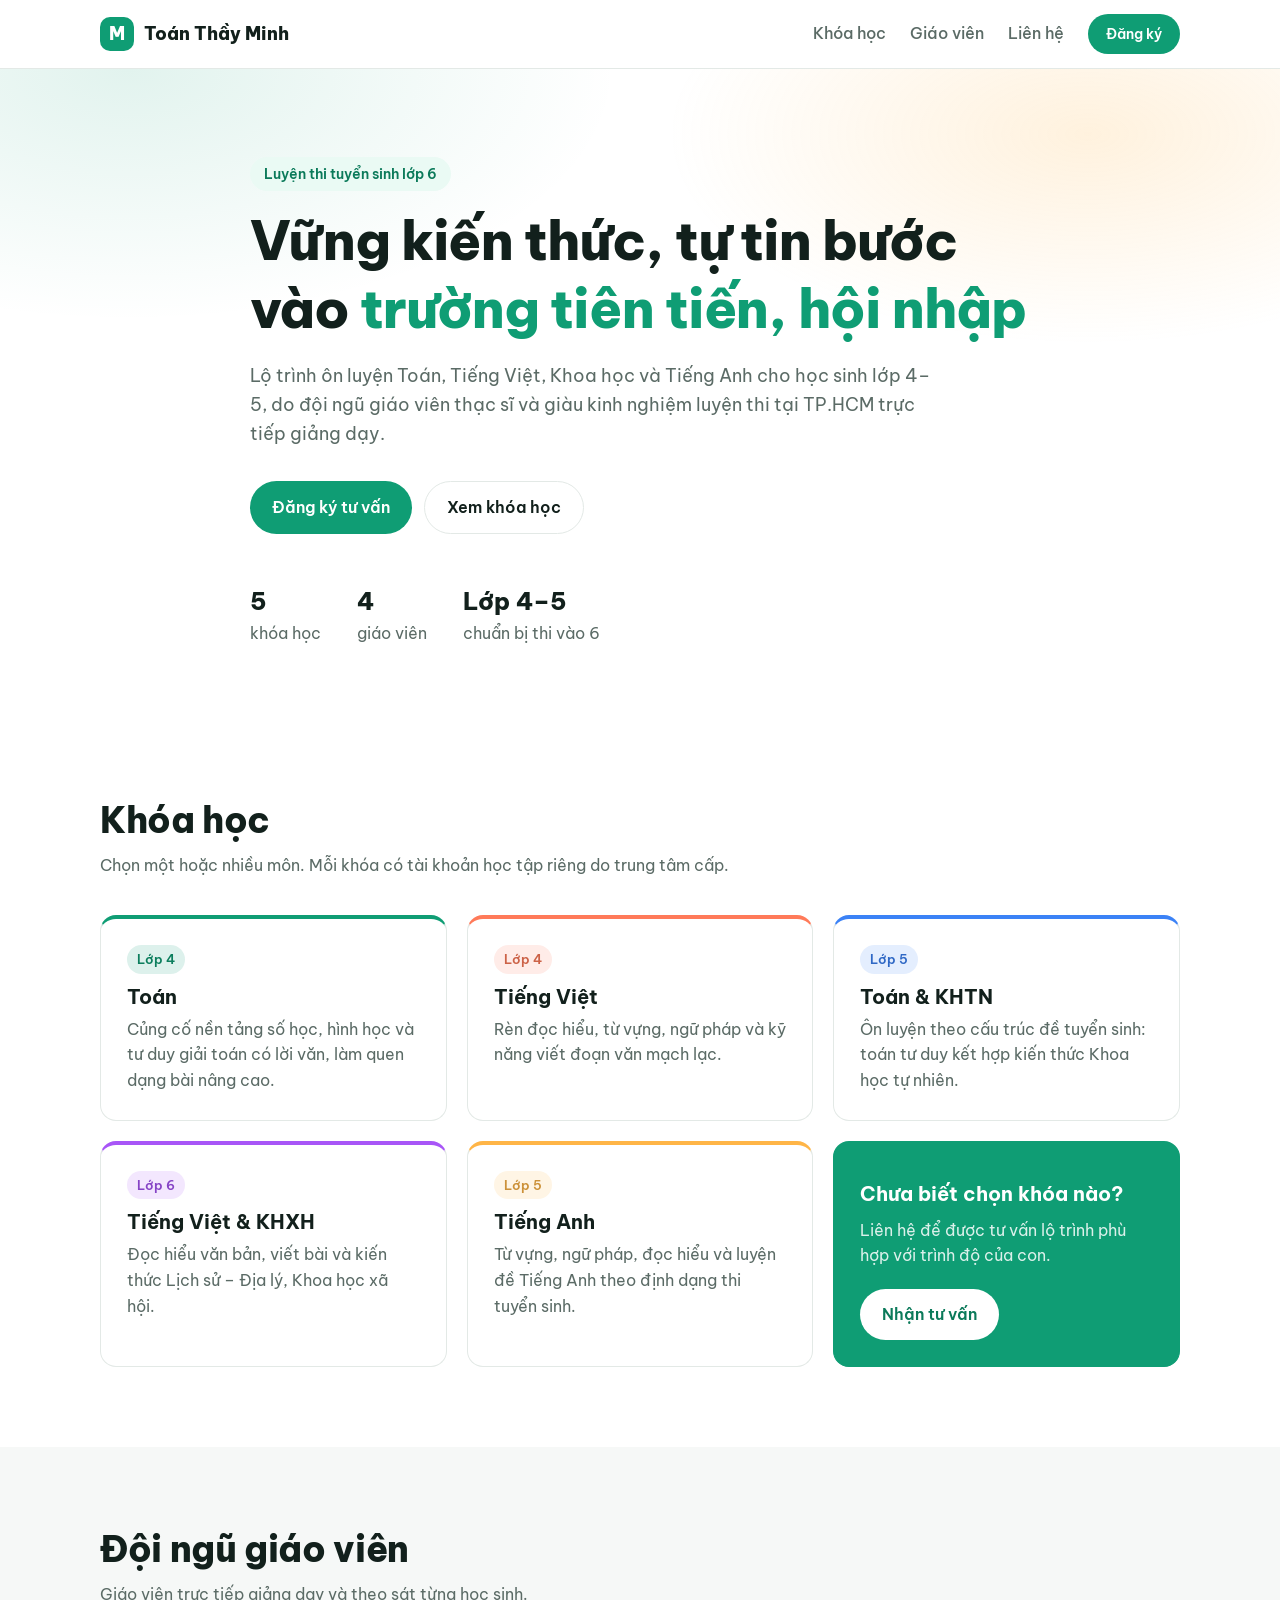
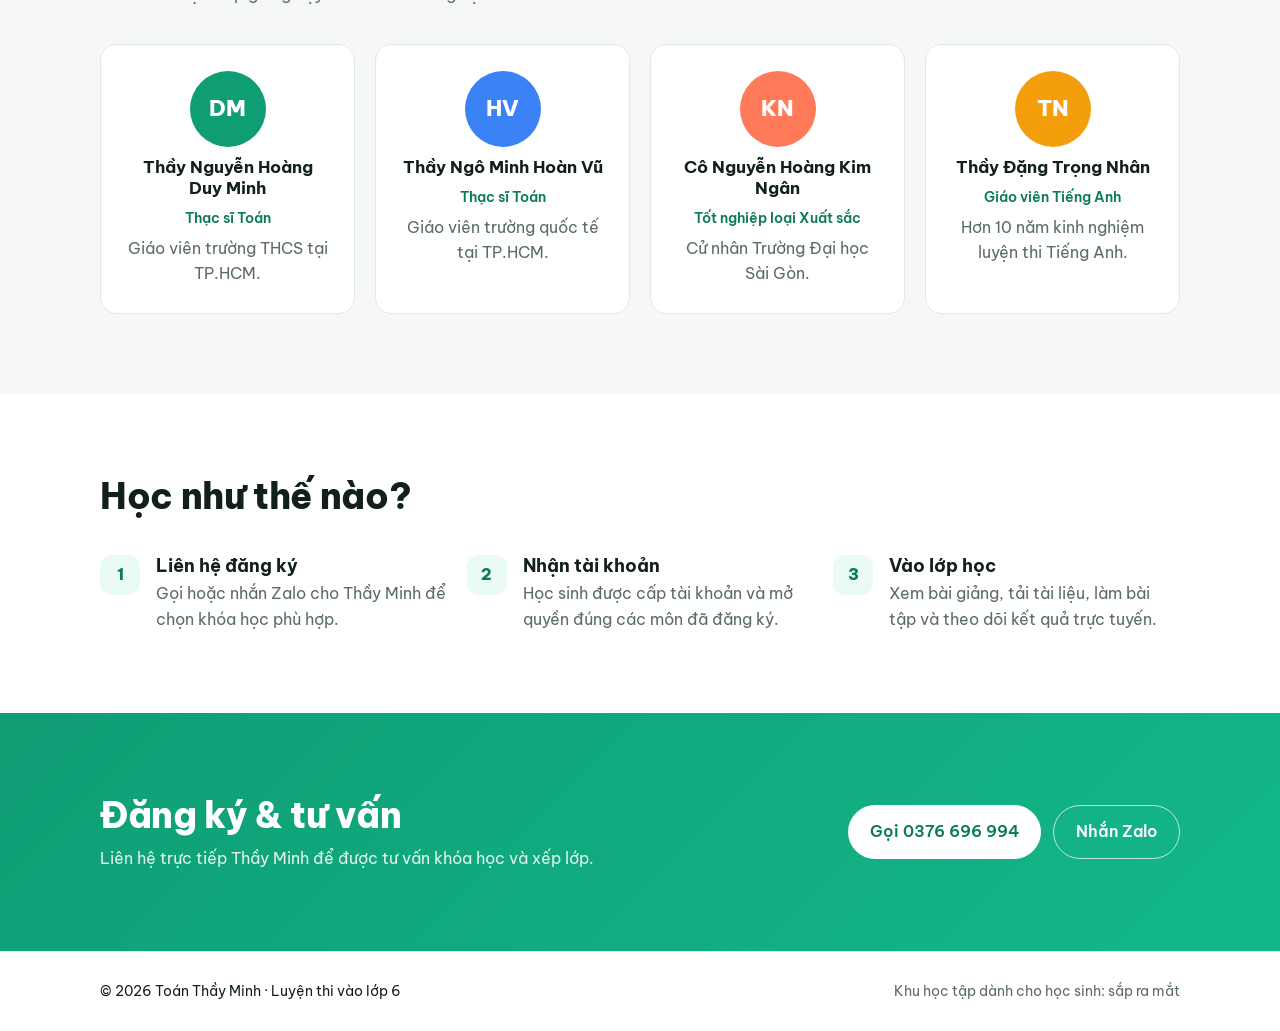
==== index.html @ 7c0ff54e "Tạo trang giới thiệu Toán Thầy Minh Co-Authored-By: Claude Opus 5.5 <noreply@anthropic.com> Claude-S" ====
<!doctype html>
<html lang="vi">
<head>
<meta charset="utf-8">
<meta name="viewport" content="width=device-width, initial-scale=1">
<title>Toán Thầy Minh – Luyện thi vào lớp 6 trường tiên tiến, hội nhập</title>
<meta name="description" content="Khóa học luyện thi tuyển sinh lớp 6 các trường tiên tiến, hội nhập tại TP.HCM: Toán, Tiếng Việt, KHTN, KHXH, Tiếng Anh.">
<link rel="preconnect" href="https://fonts.googleapis.com">
<link rel="preconnect" href="https://fonts.gstatic.com" crossorigin>
<link href="https://fonts.googleapis.com/css2?family=Be+Vietnam+Pro:wght@400;500;600;700;800&display=swap" rel="stylesheet">
<link rel="stylesheet" href="style.css">
</head>
<body>

<header class="nav">
  <div class="wrap nav-inner">
    <a href="#" class="brand"><span class="logo">M</span>Toán Thầy Minh</a>
    <nav class="links">
      <a href="#khoa-hoc">Khóa học</a>
      <a href="#giao-vien">Giáo viên</a>
      <a href="#lien-he">Liên hệ</a>
    </nav>
    <a href="#lien-he" class="btn btn-sm">Đăng ký</a>
  </div>
</header>

<main>
  <section class="hero">
    <div class="wrap hero-inner">
      <p class="eyebrow">Luyện thi tuyển sinh lớp 6</p>
      <h1>Vững kiến thức, tự tin bước vào <span class="hl">trường tiên tiến, hội nhập</span></h1>
      <p class="lead">Lộ trình ôn luyện Toán, Tiếng Việt, Khoa học và Tiếng Anh cho học sinh lớp 4–5, do đội ngũ giáo viên thạc sĩ và giàu kinh nghiệm luyện thi tại TP.HCM trực tiếp giảng dạy.</p>
      <div class="cta">
        <a href="#lien-he" class="btn">Đăng ký tư vấn</a>
        <a href="#khoa-hoc" class="btn btn-ghost">Xem khóa học</a>
      </div>
      <ul class="facts">
        <li><strong>5</strong> khóa học</li>
        <li><strong>4</strong> giáo viên</li>
        <li><strong>Lớp 4–5</strong> chuẩn bị thi vào 6</li>
      </ul>
    </div>
  </section>

  <section id="khoa-hoc" class="section">
    <div class="wrap">
      <h2>Khóa học</h2>
      <p class="sub">Chọn một hoặc nhiều môn. Mỗi khóa có tài khoản học tập riêng do trung tâm cấp.</p>
      <div class="grid courses">
        <article class="card course c1">
          <span class="tag">Lớp 4</span>
          <h3>Toán</h3>
          <p>Củng cố nền tảng số học, hình học và tư duy giải toán có lời văn, làm quen dạng bài nâng cao.</p>
        </article>
        <article class="card course c2">
          <span class="tag">Lớp 4</span>
          <h3>Tiếng Việt</h3>
          <p>Rèn đọc hiểu, từ vựng, ngữ pháp và kỹ năng viết đoạn văn mạch lạc.</p>
        </article>
        <article class="card course c3">
          <span class="tag">Lớp 5</span>
          <h3>Toán &amp; KHTN</h3>
          <p>Ôn luyện theo cấu trúc đề tuyển sinh: toán tư duy kết hợp kiến thức Khoa học tự nhiên.</p>
        </article>
        <article class="card course c4">
          <span class="tag">Lớp 6</span>
          <h3>Tiếng Việt &amp; KHXH</h3>
          <p>Đọc hiểu văn bản, viết bài và kiến thức Lịch sử – Địa lý, Khoa học xã hội.</p>
        </article>
        <article class="card course c5">
          <span class="tag">Lớp 5</span>
          <h3>Tiếng Anh</h3>
          <p>Từ vựng, ngữ pháp, đọc hiểu và luyện đề Tiếng Anh theo định dạng thi tuyển sinh.</p>
        </article>
        <article class="card course cta-card">
          <h3>Chưa biết chọn khóa nào?</h3>
          <p>Liên hệ để được tư vấn lộ trình phù hợp với trình độ của con.</p>
          <a href="#lien-he" class="btn btn-light">Nhận tư vấn</a>
        </article>
      </div>
    </div>
  </section>

  <section id="giao-vien" class="section alt">
    <div class="wrap">
      <h2>Đội ngũ giáo viên</h2>
      <p class="sub">Giáo viên trực tiếp giảng dạy và theo sát từng học sinh.</p>
      <div class="grid teachers">
        <article class="card teacher">
          <div class="avatar a1">DM</div>
          <h3>Thầy Nguyễn Hoàng Duy Minh</h3>
          <p class="role">Thạc sĩ Toán</p>
          <p>Giáo viên trường THCS tại TP.HCM.</p>
        </article>
        <article class="card teacher">
          <div class="avatar a2">HV</div>
          <h3>Thầy Ngô Minh Hoàn Vũ</h3>
          <p class="role">Thạc sĩ Toán</p>
          <p>Giáo viên trường quốc tế tại TP.HCM.</p>
        </article>
        <article class="card teacher">
          <div class="avatar a3">KN</div>
          <h3>Cô Nguyễn Hoàng Kim Ngân</h3>
          <p class="role">Tốt nghiệp loại Xuất sắc</p>
          <p>Cử nhân Trường Đại học Sài Gòn.</p>
        </article>
        <article class="card teacher">
          <div class="avatar a4">TN</div>
          <h3>Thầy Đặng Trọng Nhân</h3>
          <p class="role">Giáo viên Tiếng Anh</p>
          <p>Hơn 10 năm kinh nghiệm luyện thi Tiếng Anh.</p>
        </article>
      </div>
    </div>
  </section>

  <section class="section">
    <div class="wrap">
      <h2>Học như thế nào?</h2>
      <ol class="steps">
        <li><span>1</span><div><h3>Liên hệ đăng ký</h3><p>Gọi hoặc nhắn Zalo cho Thầy Minh để chọn khóa học phù hợp.</p></div></li>
        <li><span>2</span><div><h3>Nhận tài khoản</h3><p>Học sinh được cấp tài khoản và mở quyền đúng các môn đã đăng ký.</p></div></li>
        <li><span>3</span><div><h3>Vào lớp học</h3><p>Xem bài giảng, tải tài liệu, làm bài tập và theo dõi kết quả trực tuyến.</p></div></li>
      </ol>
    </div>
  </section>

  <section id="lien-he" class="section contact">
    <div class="wrap contact-inner">
      <div>
        <h2>Đăng ký &amp; tư vấn</h2>
        <p>Liên hệ trực tiếp Thầy Minh để được tư vấn khóa học và xếp lớp.</p>
      </div>
      <div class="contact-actions">
        <a class="btn btn-light" href="tel:0376696994">Gọi 0376 696 994</a>
        <a class="btn btn-outline-light" href="https://zalo.me/0376696994" target="_blank" rel="noopener">Nhắn Zalo</a>
      </div>
    </div>
  </section>
</main>

<footer class="footer">
  <div class="wrap footer-inner">
    <span>© <span id="y">2026</span> Toán Thầy Minh · Luyện thi vào lớp 6</span>
    <span class="muted">Khu học tập dành cho học sinh: sắp ra mắt</span>
  </div>
</footer>

<script>document.getElementById('y').textContent = new Date().getFullYear();</script>
</body>
</html>
---- style.css ----
:root {
  --bg: #ffffff;
  --bg-alt: #f6f8f7;
  --ink: #12201c;
  --muted: #5b6b66;
  --line: #e3e9e6;
  --brand: #0f9d74;
  --brand-dark: #0b7a5a;
  --accent: #ffb547;
  --radius: 16px;
}

* { box-sizing: border-box; }
html { scroll-behavior: smooth; }
body {
  margin: 0;
  font-family: "Be Vietnam Pro", system-ui, sans-serif;
  color: var(--ink);
  background: var(--bg);
  line-height: 1.6;
  -webkit-font-smoothing: antialiased;
}
a { color: inherit; text-decoration: none; }
h1, h2, h3 { line-height: 1.25; margin: 0; }
.wrap { max-width: 1120px; margin: 0 auto; padding: 0 20px; }

/* Buttons */
.btn {
  display: inline-flex; align-items: center; justify-content: center;
  padding: 13px 22px; border-radius: 999px;
  background: var(--brand); color: #fff; font-weight: 600;
  transition: background .2s, transform .2s;
}
.btn:hover { background: var(--brand-dark); transform: translateY(-1px); }
.btn-sm { padding: 9px 18px; font-size: 14px; }
.btn-ghost { background: transparent; color: var(--ink); border: 1.5px solid var(--line); }
.btn-ghost:hover { background: var(--bg-alt); }
.btn-light { background: #fff; color: var(--brand-dark); }
.btn-light:hover { background: #eafaf4; }
.btn-outline-light { background: transparent; border: 1.5px solid rgba(255,255,255,.7); color: #fff; }
.btn-outline-light:hover { background: rgba(255,255,255,.12); }

/* Nav */
.nav {
  position: sticky; top: 0; z-index: 10;
  background: rgba(255,255,255,.9); backdrop-filter: blur(10px);
  border-bottom: 1px solid var(--line);
}
.nav-inner { display: flex; align-items: center; gap: 24px; height: 68px; }
.brand { display: flex; align-items: center; gap: 10px; font-weight: 800; font-size: 18px; }
.logo {
  width: 34px; height: 34px; border-radius: 10px;
  display: grid; place-items: center;
  background: var(--brand); color: #fff; font-weight: 800;
}
.links { display: flex; gap: 24px; margin-left: auto; font-weight: 500; color: var(--muted); }
.links a:hover { color: var(--ink); }

/* Hero */
.hero {
  padding: 88px 0 72px;
  background:
    radial-gradient(600px 300px at 85% 10%, rgba(255,181,71,.18), transparent 70%),
    radial-gradient(700px 360px at 10% 0%, rgba(15,157,116,.12), transparent 70%);
}
.hero-inner { max-width: 820px; }
.eyebrow {
  display: inline-block; margin: 0 0 16px;
  padding: 6px 14px; border-radius: 999px;
  background: #eafaf4; color: var(--brand-dark);
  font-weight: 600; font-size: 14px;
}
h1 { font-size: clamp(32px, 5.2vw, 54px); font-weight: 800; letter-spacing: -0.02em; }
.hl { color: var(--brand); }
.lead { font-size: 18px; color: var(--muted); margin: 20px 0 32px; max-width: 680px; }
.cta { display: flex; gap: 12px; flex-wrap: wrap; }
.facts {
  list-style: none; padding: 0; margin: 48px 0 0;
  display: flex; gap: 36px; flex-wrap: wrap; color: var(--muted);
}
.facts strong { display: block; color: var(--ink); font-size: 24px; font-weight: 800; }

/* Sections */
.section { padding: 80px 0; }
.section.alt { background: var(--bg-alt); }
h2 { font-size: clamp(26px, 3.4vw, 36px); font-weight: 800; letter-spacing: -0.01em; }
.sub { color: var(--muted); margin: 10px 0 36px; }
.grid { display: grid; gap: 20px; }

.card {
  background: #fff; border: 1px solid var(--line);
  border-radius: var(--radius); padding: 26px;
  transition: transform .2s, box-shadow .2s;
}
.card:hover { transform: translateY(-3px); box-shadow: 0 12px 30px rgba(18,32,28,.07); }
.card h3 { font-size: 20px; margin: 10px 0 8px; }
.card p { margin: 0; color: var(--muted); }

/* Courses */
.courses { grid-template-columns: repeat(3, 1fr); }
.course { border-top: 4px solid var(--c, var(--brand)); }
.c1 { --c: #0f9d74; } .c2 { --c: #ff7a59; } .c3 { --c: #3b82f6; }
.c4 { --c: #a855f7; } .c5 { --c: #ffb547; }
.tag {
  display: inline-block; font-size: 13px; font-weight: 600;
  padding: 4px 10px; border-radius: 999px;
  background: color-mix(in srgb, var(--c) 14%, white);
  color: color-mix(in srgb, var(--c) 80%, black);
}
.cta-card {
  background: var(--brand); border-color: var(--brand); color: #fff;
  display: flex; flex-direction: column; justify-content: center; gap: 4px;
}
.cta-card p { color: rgba(255,255,255,.85); margin-bottom: 16px; }
.cta-card .btn { align-self: flex-start; }

/* Teachers */
.teachers { grid-template-columns: repeat(4, 1fr); }
.teacher { text-align: center; }
.avatar {
  width: 76px; height: 76px; margin: 0 auto 6px; border-radius: 50%;
  display: grid; place-items: center; font-weight: 800; font-size: 22px; color: #fff;
}
.a1 { background: #0f9d74; } .a2 { background: #3b82f6; }
.a3 { background: #ff7a59; } .a4 { background: #f59e0b; }
.teacher h3 { font-size: 17px; }
.role { color: var(--brand-dark) !important; font-weight: 600; font-size: 14px; margin-bottom: 6px !important; }

/* Steps */
.steps { list-style: none; padding: 0; margin: 36px 0 0; display: grid; grid-template-columns: repeat(3, 1fr); gap: 20px; }
.steps li { display: flex; gap: 16px; align-items: flex-start; }
.steps span {
  flex: none; width: 40px; height: 40px; border-radius: 12px;
  display: grid; place-items: center; font-weight: 800;
  background: #eafaf4; color: var(--brand-dark);
}
.steps h3 { font-size: 18px; margin-bottom: 4px; }
.steps p { margin: 0; color: var(--muted); }

/* Contact */
.contact { background: linear-gradient(135deg, var(--brand) 0%, #13b88a 100%); color: #fff; }
.contact-inner { display: flex; align-items: center; justify-content: space-between; gap: 24px; flex-wrap: wrap; }
.contact p { color: rgba(255,255,255,.88); margin: 8px 0 0; }
.contact-actions { display: flex; gap: 12px; flex-wrap: wrap; }

/* Footer */
.footer { padding: 28px 0; border-top: 1px solid var(--line); font-size: 14px; }
.footer-inner { display: flex; justify-content: space-between; gap: 12px; flex-wrap: wrap; }
.muted { color: var(--muted); }

/* Responsive */
@media (max-width: 960px) {
  .courses { grid-template-columns: repeat(2, 1fr); }
  .teachers { grid-template-columns: repeat(2, 1fr); }
  .steps { grid-template-columns: 1fr; }
}
@media (max-width: 640px) {
  .links { display: none; }
  .nav .btn-sm { margin-left: auto; }
  .hero { padding: 56px 0 48px; }
  .section { padding: 56px 0; }
  .courses, .teachers { grid-template-columns: 1fr; }
  .facts { gap: 24px; }
}
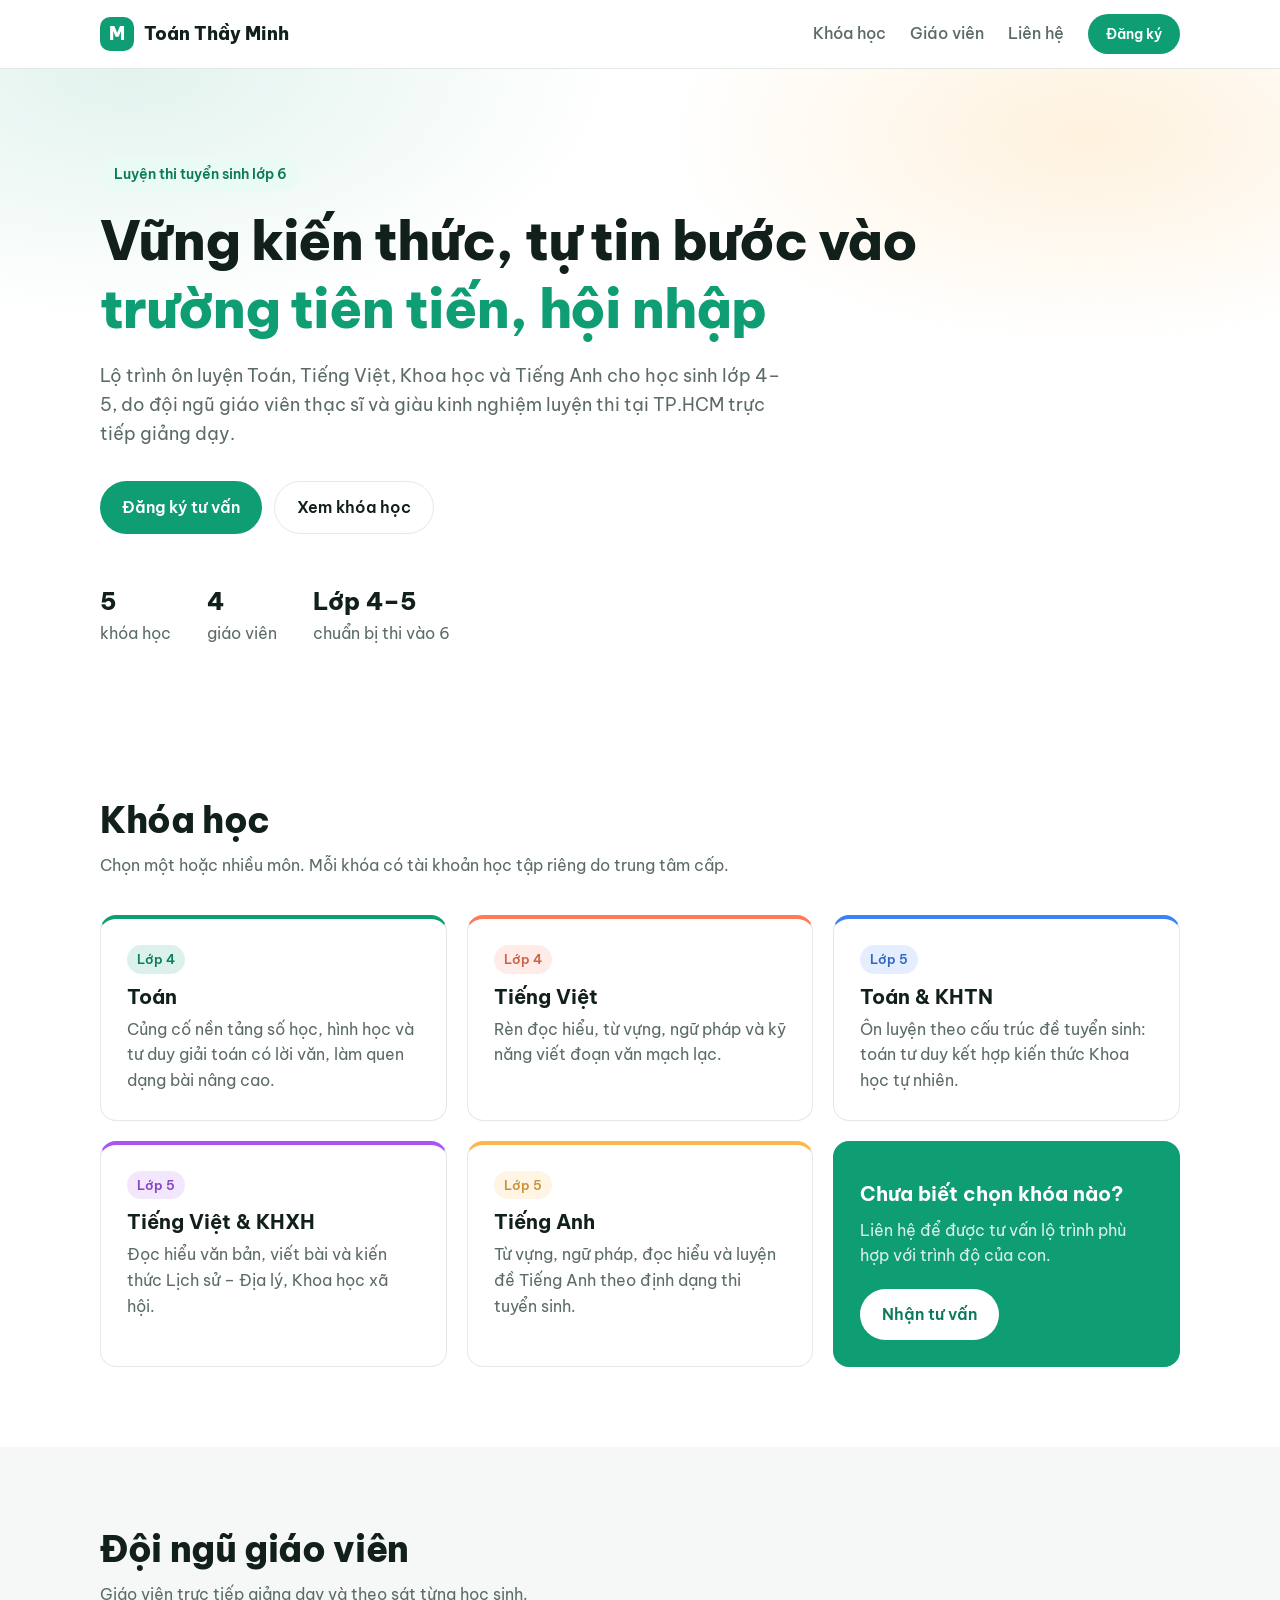
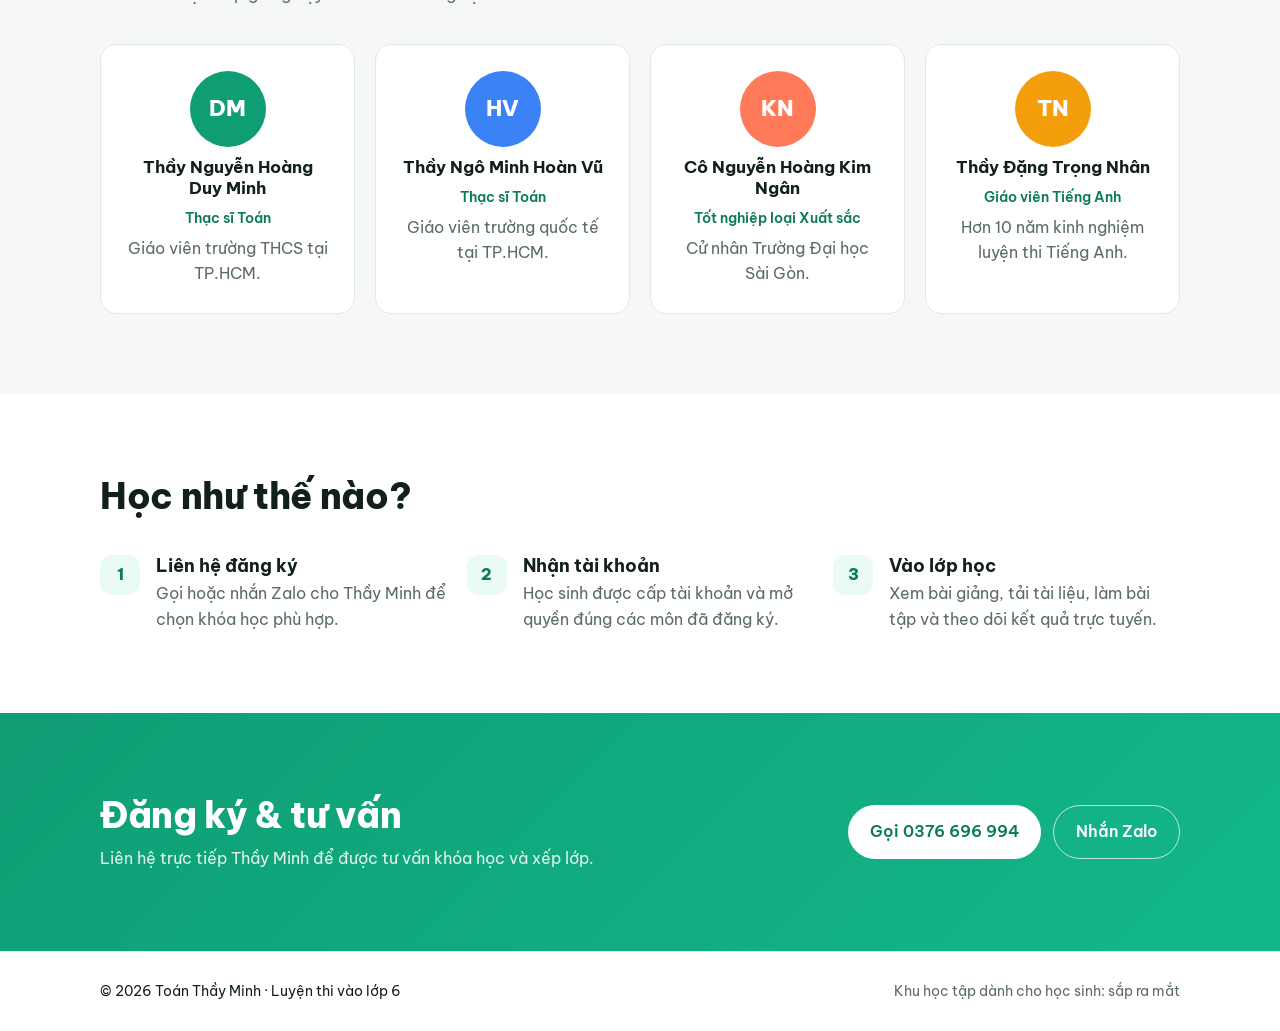
==== commit 27e3912f: "Sửa khóa Tiếng Việt & KHXH thành Lớp 5 Co-Authored-By: Claude Opus 5.5 <noreply@anthropic.com> Claud" ====
--- a/index.html
+++ b/index.html
@@ -63,7 +63,7 @@
           <p>Ôn luyện theo cấu trúc đề tuyển sinh: toán tư duy kết hợp kiến thức Khoa học tự nhiên.</p>
         </article>
         <article class="card course c4">
-          <span class="tag">Lớp 6</span>
+          <span class="tag">Lớp 5</span>
           <h3>Tiếng Việt &amp; KHXH</h3>
           <p>Đọc hiểu văn bản, viết bài và kiến thức Lịch sử – Địa lý, Khoa học xã hội.</p>
         </article>
--- a/style.css
+++ b/style.css
@@ -63,7 +63,7 @@
     radial-gradient(600px 300px at 85% 10%, rgba(255,181,71,.18), transparent 70%),
     radial-gradient(700px 360px at 10% 0%, rgba(15,157,116,.12), transparent 70%);
 }
-.hero-inner { max-width: 820px; }
+.hero-inner > * { max-width: 820px; }
 .eyebrow {
   display: inline-block; margin: 0 0 16px;
   padding: 6px 14px; border-radius: 999px;
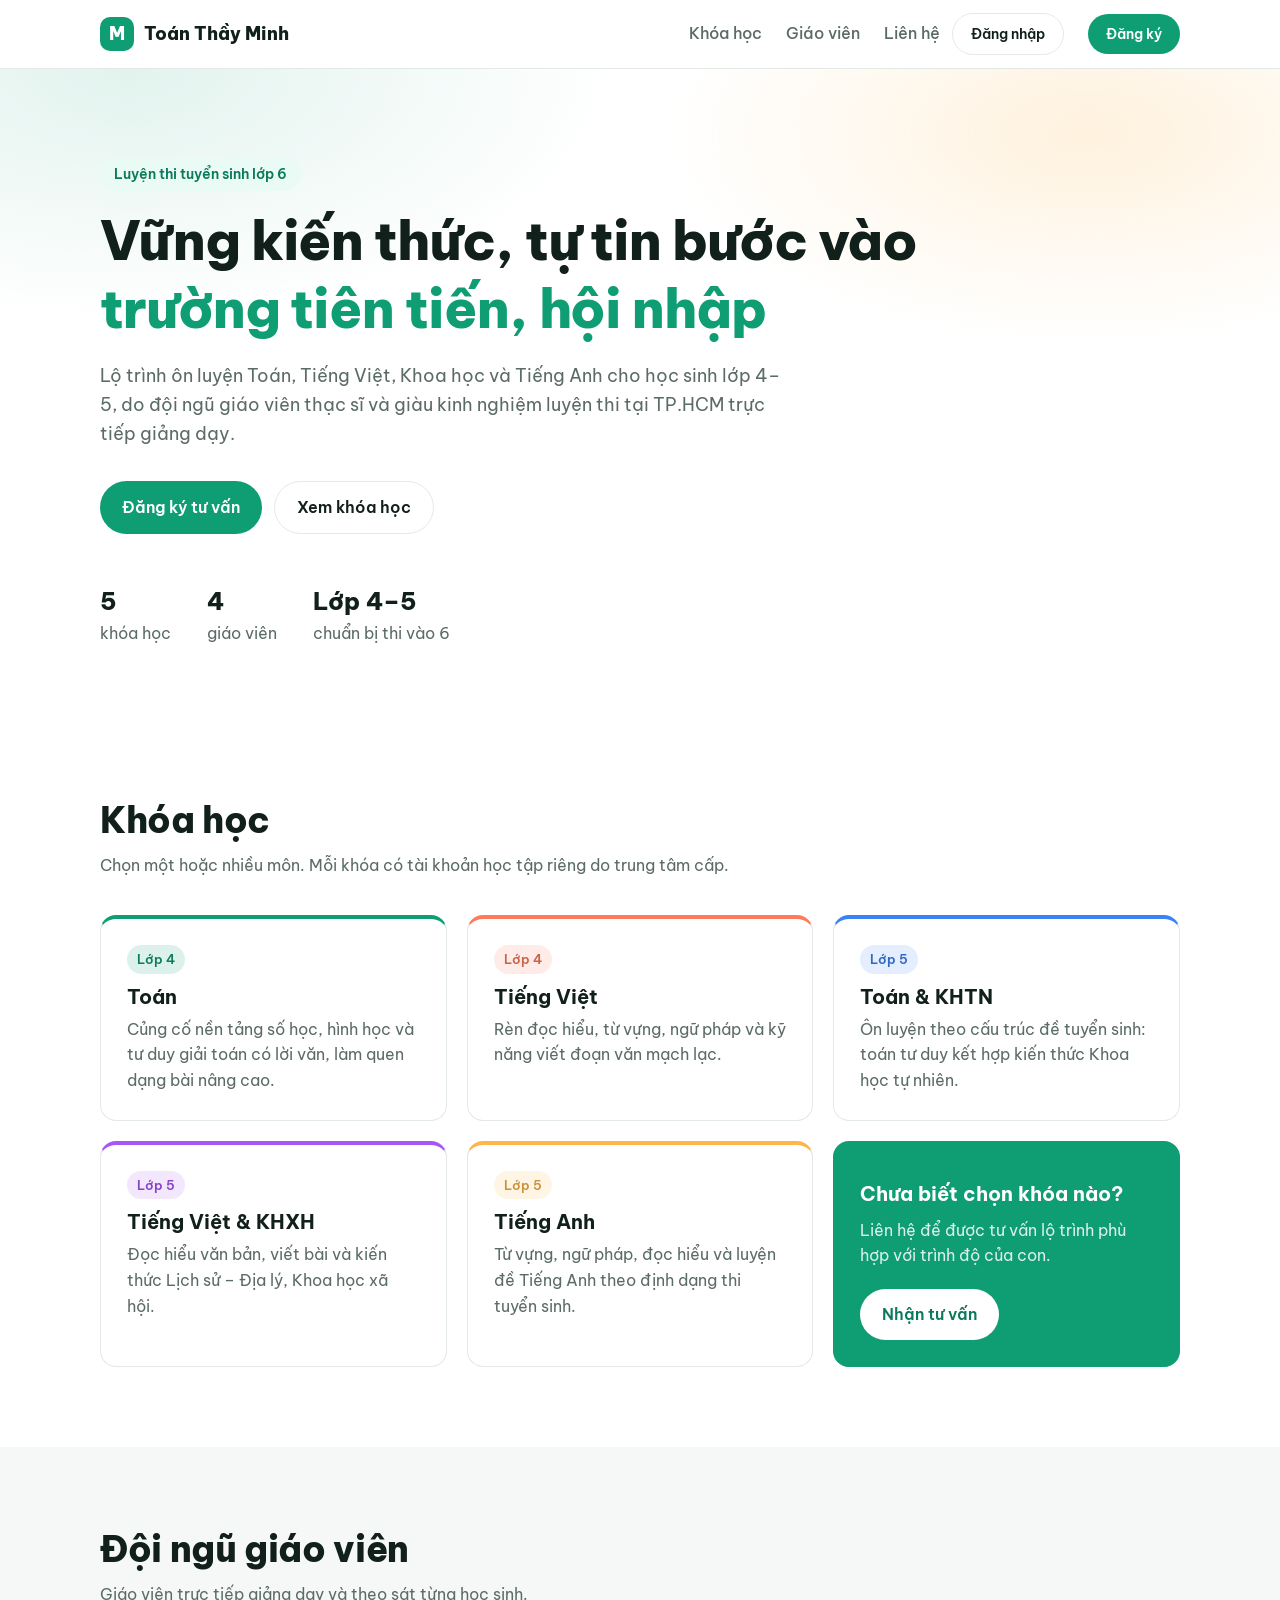
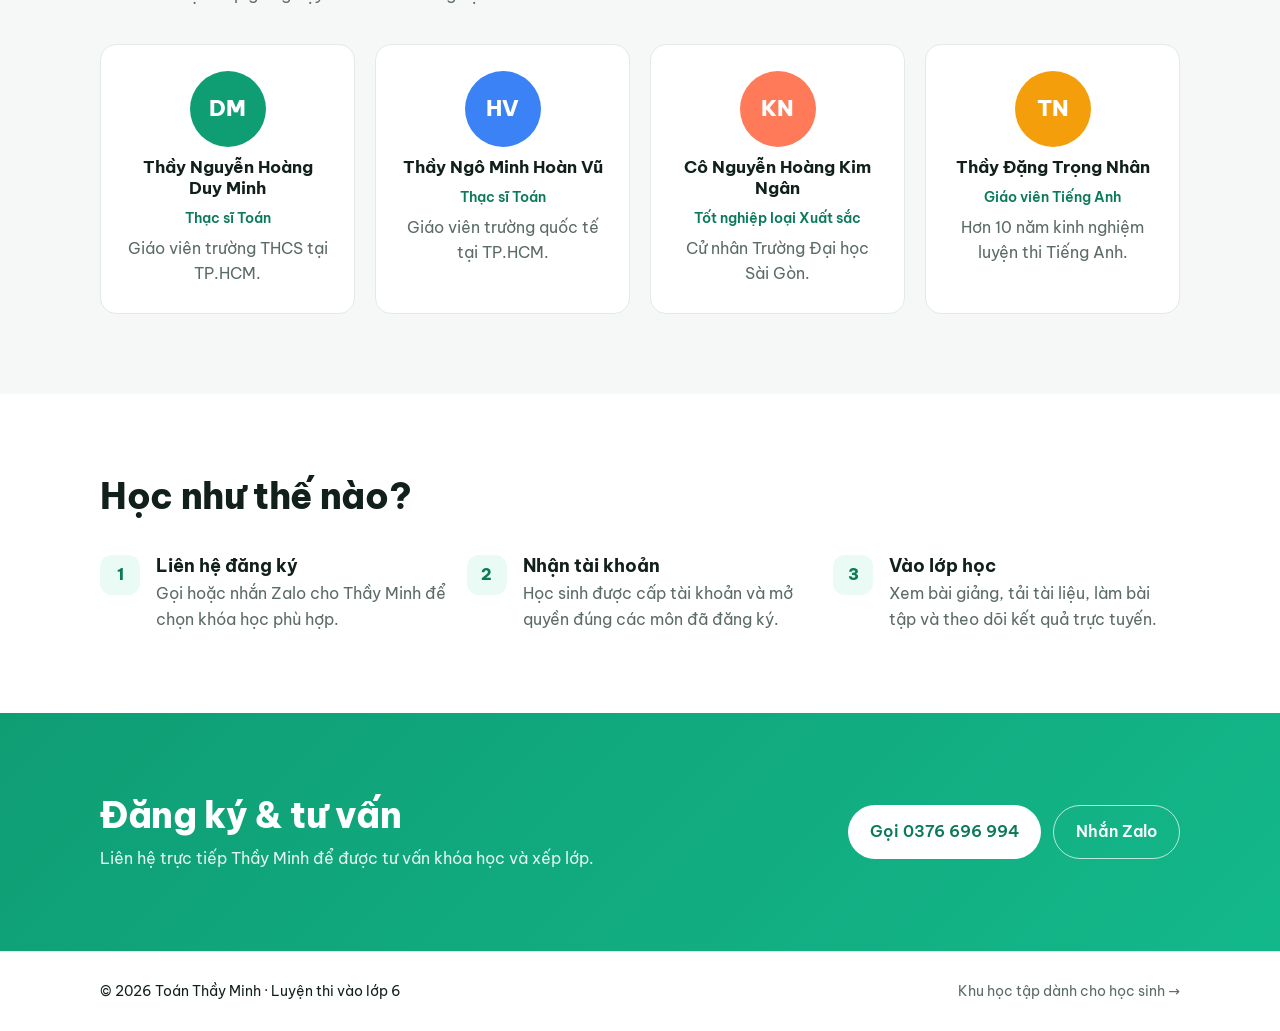
==== commit 1658ec74: "Thêm khu học tập: tài khoản, phân quyền, đăng tài liệu - hoc/: trang đăng nhập, danh sách khóa, tài " ====
--- a/index.html
+++ b/index.html
@@ -20,6 +20,7 @@
       <a href="#giao-vien">Giáo viên</a>
       <a href="#lien-he">Liên hệ</a>
     </nav>
+    <a href="hoc/" class="btn btn-sm btn-ghost nav-login">Đăng nhập</a>
     <a href="#lien-he" class="btn btn-sm">Đăng ký</a>
   </div>
 </header>
@@ -142,7 +143,7 @@
 <footer class="footer">
   <div class="wrap footer-inner">
     <span>© <span id="y">2026</span> Toán Thầy Minh · Luyện thi vào lớp 6</span>
-    <span class="muted">Khu học tập dành cho học sinh: sắp ra mắt</span>
+    <a class="muted" href="hoc/">Khu học tập dành cho học sinh →</a>
   </div>
 </footer>
 
--- a/style.css
+++ b/style.css
@@ -55,6 +55,7 @@
 }
 .links { display: flex; gap: 24px; margin-left: auto; font-weight: 500; color: var(--muted); }
 .links a:hover { color: var(--ink); }
+.nav-login { margin-left: -12px; }
 
 /* Hero */
 .hero {
@@ -162,3 +163,7 @@
   .courses, .teachers { grid-template-columns: 1fr; }
   .facts { gap: 24px; }
 }
+@media (max-width: 640px) {
+  .nav-inner { gap: 10px; }
+  .nav .btn-sm + .btn-sm { margin-left: 0; }
+}
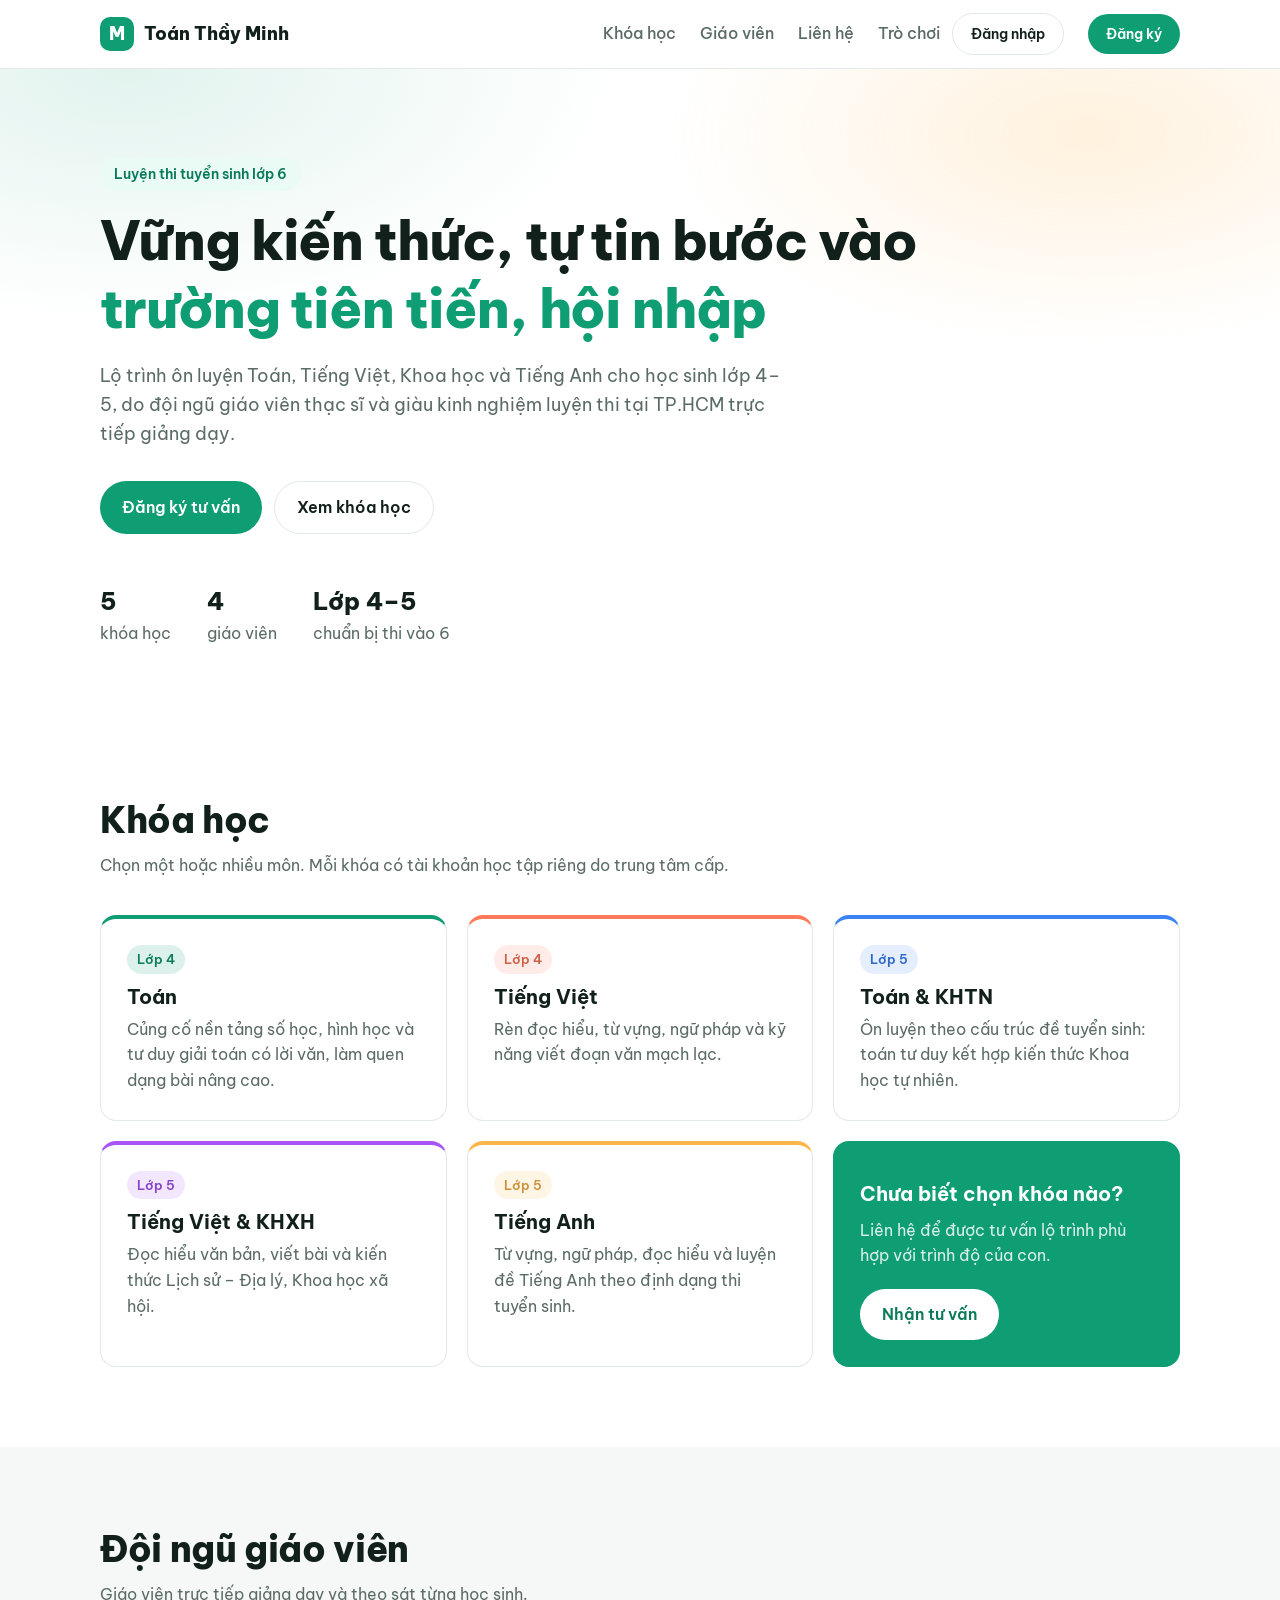
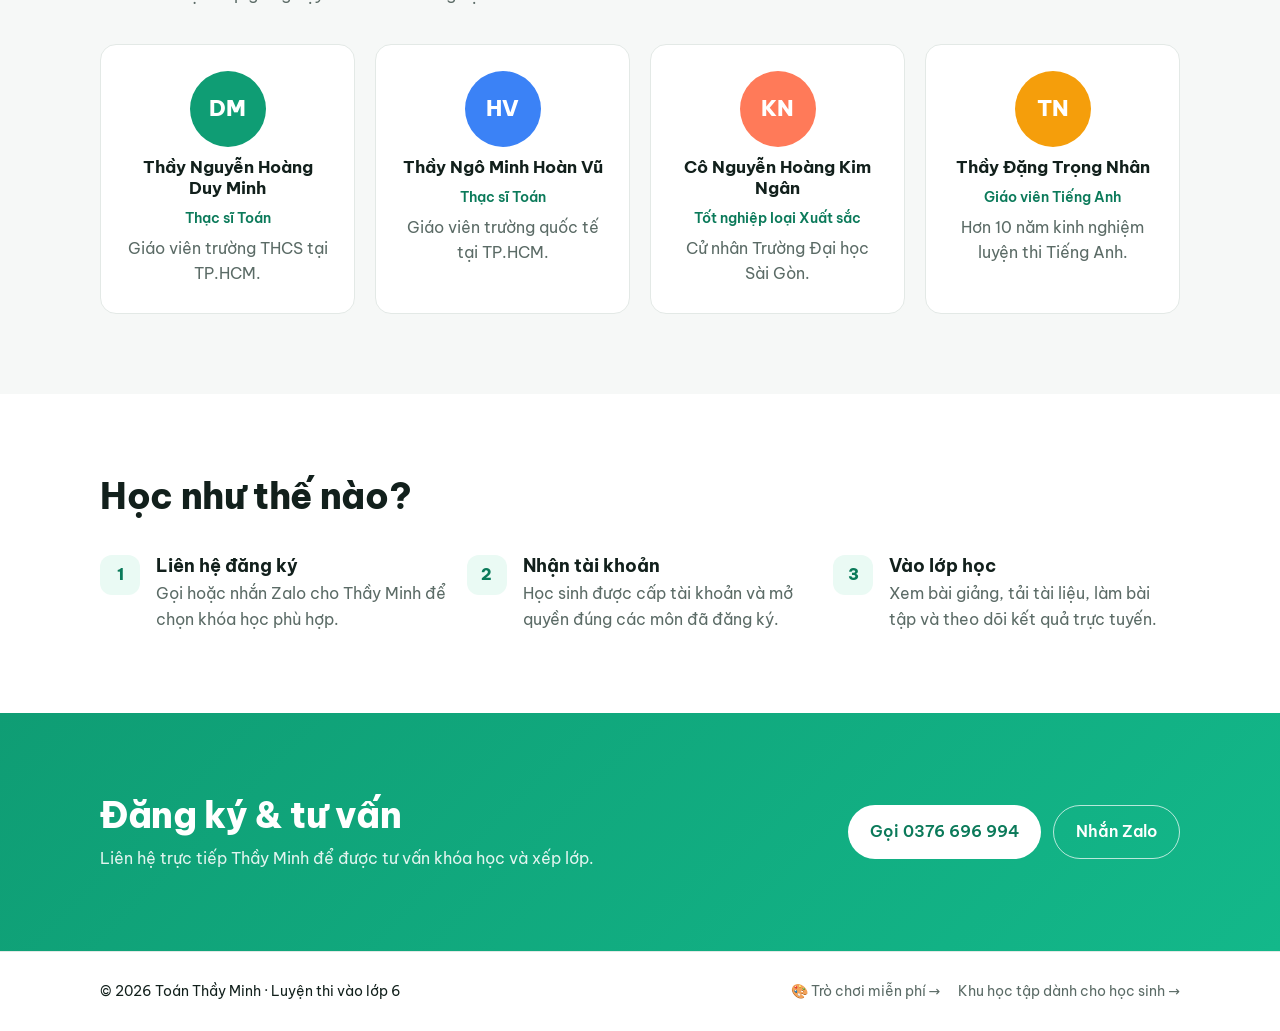
==== commit 1e4dfa22: "Thêm tab Trò chơi và trò Họa sĩ mã QR (bản Free) Trang danh sách trò chơi (Free/Plus), chép mã QR và" ====
--- a/index.html
+++ b/index.html
@@ -19,6 +19,7 @@
       <a href="#khoa-hoc">Khóa học</a>
       <a href="#giao-vien">Giáo viên</a>
       <a href="#lien-he">Liên hệ</a>
+      <a href="hoc/#/tro-choi">Trò chơi</a>
     </nav>
     <a href="hoc/" class="btn btn-sm btn-ghost nav-login">Đăng nhập</a>
     <a href="#lien-he" class="btn btn-sm">Đăng ký</a>
@@ -143,7 +144,10 @@
 <footer class="footer">
   <div class="wrap footer-inner">
     <span>© <span id="y">2026</span> Toán Thầy Minh · Luyện thi vào lớp 6</span>
-    <a class="muted" href="hoc/">Khu học tập dành cho học sinh →</a>
+    <div style="display:flex;gap:18px;flex-wrap:wrap;">
+      <a class="muted" href="hoc/#/tro-choi">🎨 Trò chơi miễn phí →</a>
+      <a class="muted" href="hoc/">Khu học tập dành cho học sinh →</a>
+    </div>
   </div>
 </footer>
 
--- a/style.css
+++ b/style.css
@@ -105,7 +105,9 @@
 .tag {
   display: inline-block; font-size: 13px; font-weight: 600;
   padding: 4px 10px; border-radius: 999px;
+  background: #eafaf4;
   background: color-mix(in srgb, var(--c) 14%, white);
+  color: #0b7a5a;
   color: color-mix(in srgb, var(--c) 80%, black);
 }
 .cta-card {
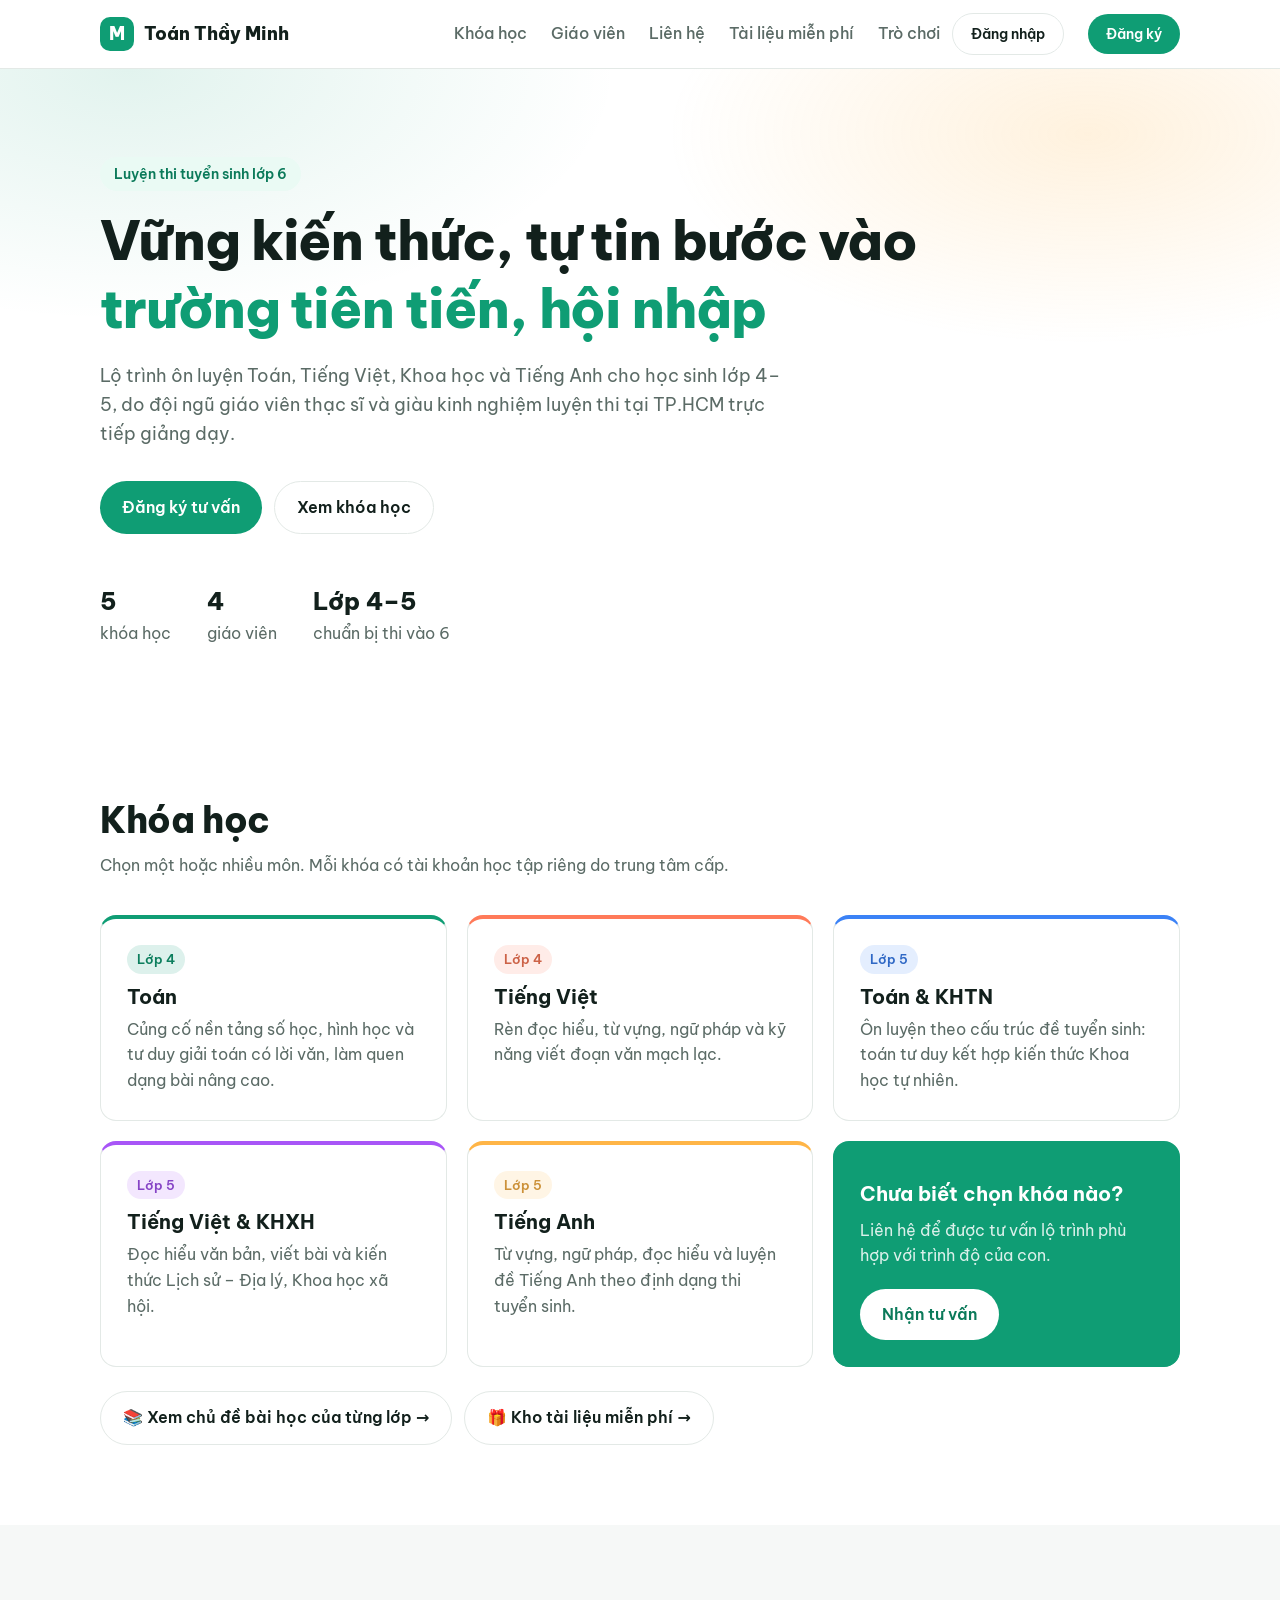
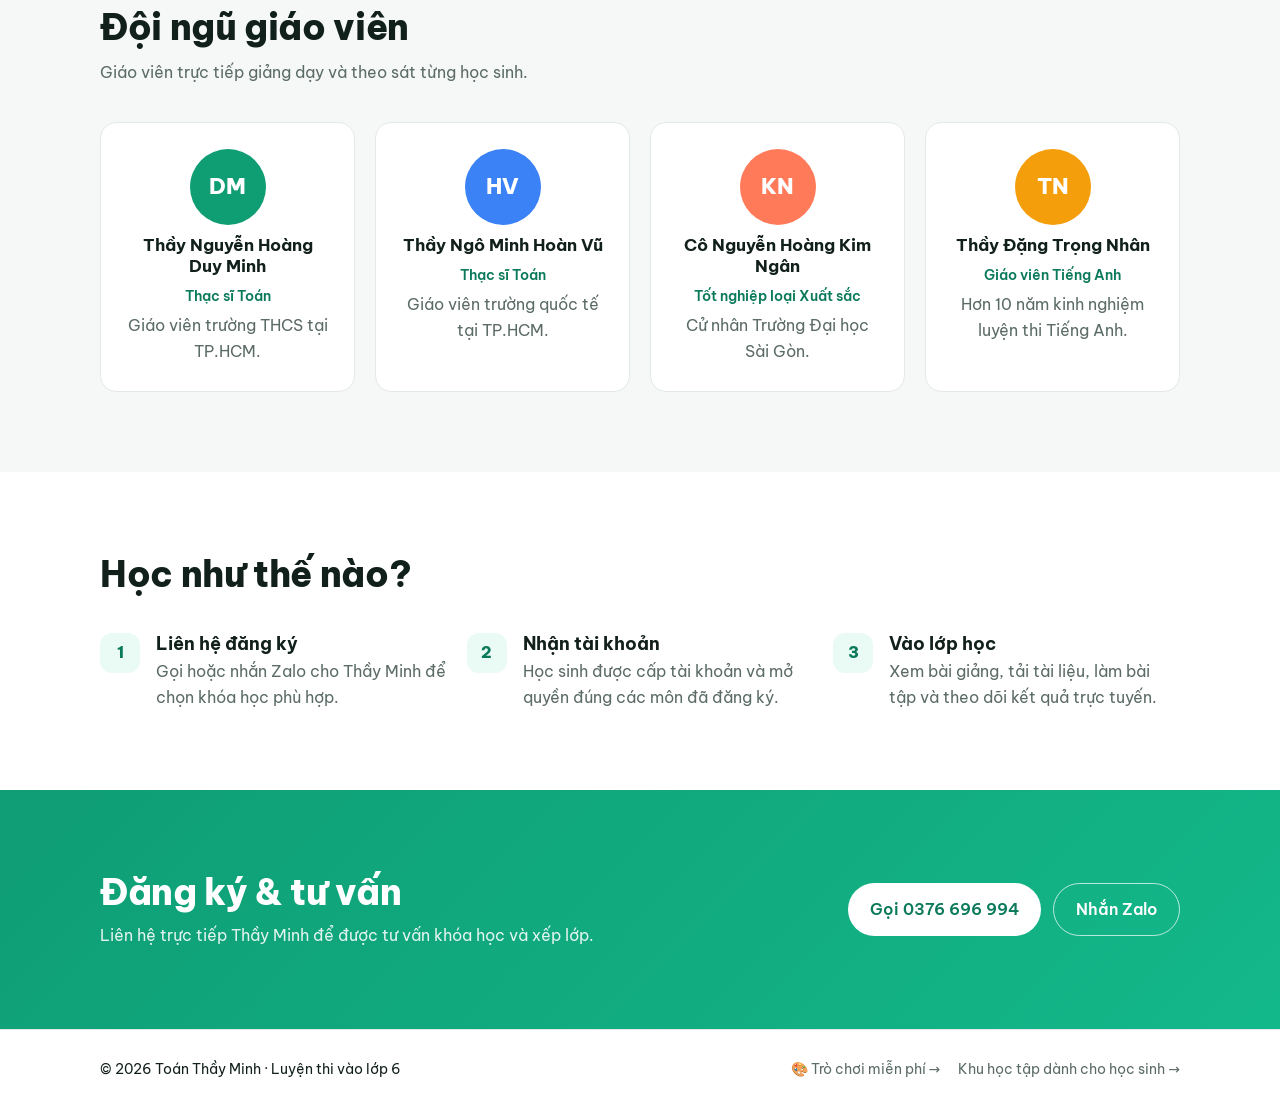
==== commit a31b74d5: "Mục lục các lớp công khai và Kho tài liệu miễn phí Không đăng nhập vẫn xem được tên chủ đề, tên tài " ====
--- a/index.html
+++ b/index.html
@@ -19,6 +19,7 @@
       <a href="#khoa-hoc">Khóa học</a>
       <a href="#giao-vien">Giáo viên</a>
       <a href="#lien-he">Liên hệ</a>
+      <a href="hoc/#/tai-lieu-mien-phi">Tài liệu miễn phí</a>
       <a href="hoc/#/tro-choi">Trò chơi</a>
     </nav>
     <a href="hoc/" class="btn btn-sm btn-ghost nav-login">Đăng nhập</a>
@@ -79,6 +80,10 @@
           <p>Liên hệ để được tư vấn lộ trình phù hợp với trình độ của con.</p>
           <a href="#lien-he" class="btn btn-light">Nhận tư vấn</a>
         </article>
+      </div>
+      <div class="cta" style="margin-top: 24px;">
+        <a href="hoc/#/muc-luc" class="btn btn-ghost">📚 Xem chủ đề bài học của từng lớp →</a>
+        <a href="hoc/#/tai-lieu-mien-phi" class="btn btn-ghost">🎁 Kho tài liệu miễn phí →</a>
       </div>
     </div>
   </section>
